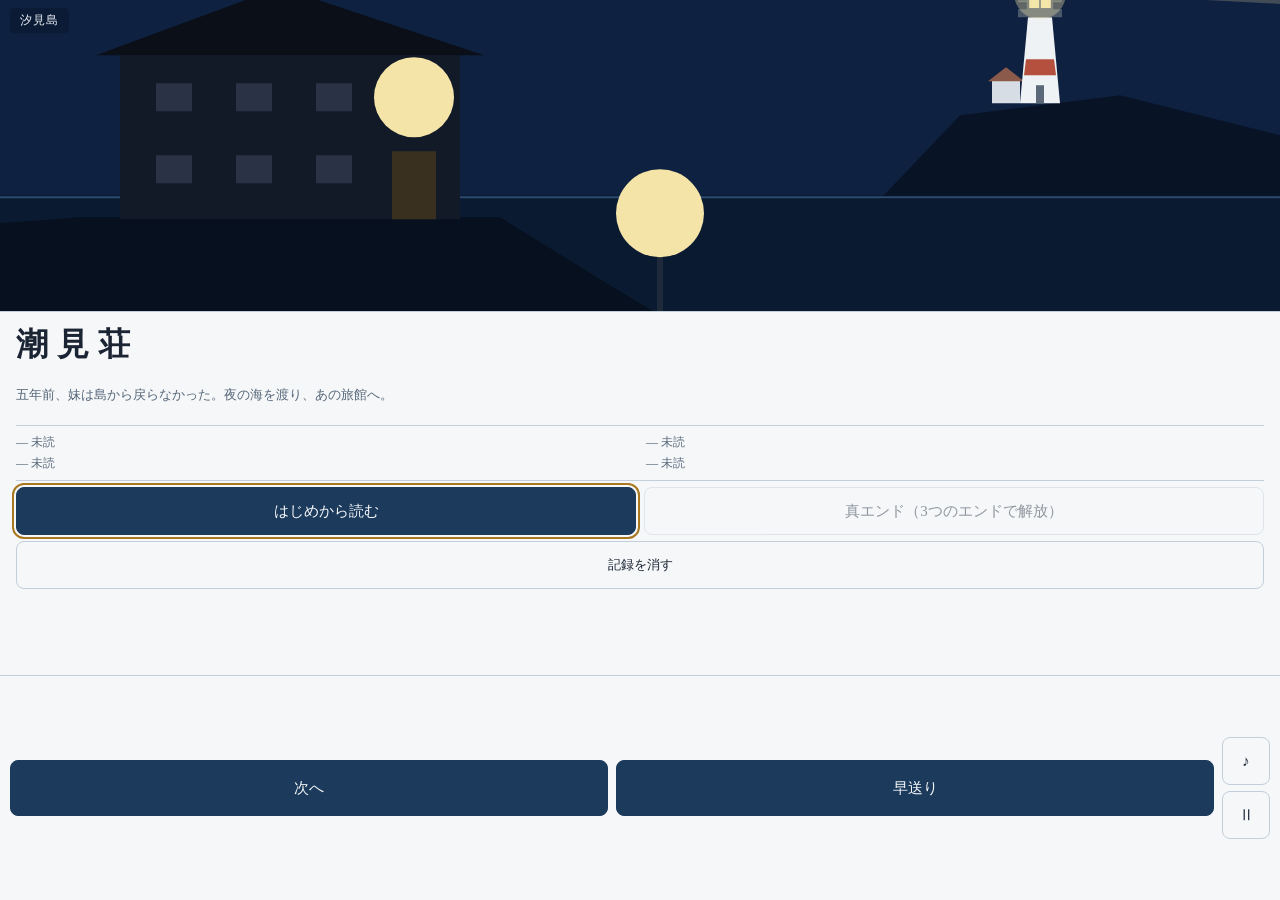
==== index.html @ 63c81aa1 "add 247-shiomiso" ====
<!DOCTYPE html>
<html lang="ja">
<head>
<meta charset="UTF-8">
<meta name="viewport" content="width=device-width,initial-scale=1,maximum-scale=1,minimum-scale=1,user-scalable=no,viewport-fit=cover">
<meta name="apple-mobile-web-app-capable" content="yes">
<meta name="mobile-web-app-capable" content="yes">
<meta name="apple-mobile-web-app-status-bar-style" content="black-translucent">
<meta name="theme-color" content="#0C1A2C">
<meta name="description" content="五年前、妹は島から戻らなかった。夜の海を渡り、潮見荘へ。">
<title>247｜潮見荘</title>
<link rel="stylesheet" href="style.css">
</head>
<body>
<div id="game-shell">
  <footer id="control-deck" aria-label="操作盤">
    <button type="button" class="game-btn" id="btnNext" aria-label="次へ">次へ</button>
    <button type="button" class="game-btn" id="btnDash" aria-label="早送り">早送り</button>
    <div class="sys">
      <button type="button" class="game-btn" id="btnMute" aria-label="音の切り替え">♪</button>
      <button type="button" class="game-btn" id="btnPause" aria-label="一時停止">Ⅱ</button>
    </div>
  </footer>
  <div id="game-stage">
    <div id="screen-wrap">
      <canvas id="bg" aria-hidden="true"></canvas>
      <div class="scene" id="scene" aria-hidden="true">
    <svg viewBox="0 0 640 400" preserveAspectRatio="xMidYMid slice">
      <rect id="sky" width="640" height="220" fill="#0F2140"/>
      <g id="stars" fill="#E8EEF4"><circle cx="60" cy="40" r="1.2"/><circle cx="140" cy="80" r="1"/><circle cx="230" cy="30" r="1.4"/><circle cx="330" cy="70" r="1"/><circle cx="410" cy="36" r="1.2"/><circle cx="600" cy="60" r="1"/><circle cx="470" cy="90" r=".9"/><circle cx="20" cy="120" r="1"/></g>
      <rect id="sea" y="220" width="640" height="180" fill="#0A1A30"/>
      <g id="lh">
      <polygon class="road" id="road" points="512,222 528,222 470,400 400,400" fill="#F4E4A8"/>
      <g id="beamg"><polygon class="beam" points="520,118 900,98 900,138" fill="#F4E4A8" opacity=".22"/></g>
      <path id="cape" d="M440 222 L480 180 L560 170 L640 190 L640 222 Z" fill="#081426"/>
      <g id="tower">
        <rect x="496" y="162" width="14" height="12" fill="#D6DDE4"/>
        <polygon points="494,163 503,156 512,163" fill="#8C5A4A"/>
        <polygon points="510,174 530,174 526,131 514,131" fill="#EEF2F5"/>
        <polygon points="512,160 528,160 527,152 513,152" fill="#B5503E"/>
        <rect x="518" y="165" width="4" height="9" fill="#5A6878"/>
        <rect x="509" y="127" width="22" height="4" fill="#4A5868"/>
        <line x1="509" y1="123" x2="531" y2="123" stroke="#4A5868" stroke-width="1"/>
        <rect id="lantern" x="514" y="112" width="12" height="15" fill="#F4E4A8" stroke="#4A5868" stroke-width="1.2"/>
        <line x1="520" y1="112" x2="520" y2="127" stroke="#4A5868" stroke-width=".8"/>
        <path d="M512 112 Q520 101 528 112 Z" fill="#B5503E"/>
        <circle cx="520" cy="103" r="1.6" fill="#4A5868"/>
      </g>
      <circle id="lamp" cx="520" cy="119" r="13" fill="#F4E4A8" opacity=".35"/>
      </g>
      <line x1="0" y1="221" x2="640" y2="221" stroke="#2B4A70" stroke-width="1"/>

      <g id="town" class="art">
        <polygon points="0,222 0,188 40,188 40,174 72,174 72,194 110,194 110,168 150,168 150,186 200,186 200,176 240,176 240,198 290,198 290,182 330,182 330,196 380,196 380,206 440,206 456,222" fill="#1C2A3A"/>
        <g fill="#F4E4A8"><rect x="50" y="180" width="6" height="5"/><rect x="122" y="176" width="6" height="5"/><rect x="210" y="184" width="6" height="5"/><rect x="300" y="188" width="6" height="5"/><rect x="350" y="200" width="6" height="4"/></g>
        <rect x="118" y="196" width="46" height="12" fill="#B98A3A"/><rect x="250" y="204" width="34" height="10" fill="#6E8FA8"/>
      </g>
      <g id="inn" class="art">
        <path d="M0 400 L0 234 L40 231 L250 231 L300 262 L370 304 L460 400 Z" fill="#06101E"/>
        <rect x="60" y="150" width="170" height="82" fill="#121A28"/>
        <polygon points="48,150 140,116 242,150" fill="#0A0F18"/>
        <g fill="#2A3346"><rect x="78" y="164" width="18" height="14"/><rect x="118" y="164" width="18" height="14"/><rect x="158" y="164" width="18" height="14"/><rect x="198" y="164" width="18" height="14"/><rect x="78" y="200" width="18" height="14"/><rect x="118" y="200" width="18" height="14"/><rect x="158" y="200" width="18" height="14"/></g>
        <rect x="196" y="198" width="22" height="34" fill="#3A3020"/>
        <line x1="330" y1="232" x2="330" y2="283" stroke="#1E2A3A" stroke-width="3"/>
        <rect x="325" y="281" width="10" height="4" fill="#1E2A3A"/>
        <circle cx="330" cy="229" r="4" fill="#F4E4A8"/><circle class="flick" cx="330" cy="229" r="22" fill="#F4E4A8"/>
      </g>
      <g id="upwin" class="art"><rect x="198" y="164" width="18" height="14" fill="#F4E4A8"/><circle class="flick" cx="207" cy="171" r="20" fill="#F4E4A8"/></g>
      <g id="ferry" class="art"><g class="bob">
        <path d="M190 262 L390 262 L372 284 L206 284 Z" fill="#06101E"/>
        <rect x="232" y="240" width="110" height="22" fill="#0B1728"/><rect x="300" y="226" width="6" height="14" fill="#0B1728"/>
        <g fill="#F4E4A8"><rect x="244" y="246" width="12" height="8"/><rect x="266" y="246" width="12" height="8"/><rect x="288" y="246" width="12" height="8" opacity=".4"/><rect x="310" y="246" width="12" height="8"/></g>
      </g></g>
      <g id="fisher" class="art"><g class="bob">
        <path d="M300 270 L420 270 L408 284 L312 284 Z" fill="#06101E"/>
        <line x1="350" y1="270" x2="350" y2="218" stroke="#06101E" stroke-width="2"/>
        <rect x="370" y="256" width="24" height="14" fill="#06101E"/><circle cx="398" cy="250" r="2.5" fill="#F4E4A8"/>
      </g></g>
      <g id="cliff" class="art">
        <path d="M0 400 L0 320 L150 300 L330 285 L470 300 L640 315 L640 400 Z" fill="#050C18"/>
        <polygon points="506,302 534,302 529,126 511,126" fill="#C9D3DD"/>
        <rect x="509" y="108" width="22" height="18" fill="#F4E4A8"/>
        <polygon points="505,108 520,95 535,108" fill="#6B7888"/>
        <polygon points="40,330 70,318 96,332" fill="#0B1526"/><polygon points="160,314 186,304 204,316" fill="#0B1526"/>
      </g>
      <g id="shed" class="art">
        <rect x="380" y="262" width="70" height="36" fill="#0B1526"/>
        <polygon points="374,262 415,248 456,262" fill="#07101C"/>
        <rect x="404" y="273" width="18" height="25" fill="#13213A"/>
        <rect x="407" y="278" width="12" height="8" fill="#EDE5D0"/>
      </g>
      <g id="pier" class="art">
        <polygon points="240,400 400,400 338,230 302,230" fill="#3A4A5C"/>
        <g stroke="#2A3746" stroke-width="1.5"><line x1="290" y1="270" x2="350" y2="270"/><line x1="276" y1="310" x2="364" y2="310"/><line x1="260" y1="355" x2="380" y2="355"/></g>
        <line x1="268" y1="332" x2="268" y2="212" stroke="#1A2533" stroke-width="3"/>
        <rect x="263" y="330" width="10" height="5" fill="#1A2533"/>
        <line x1="268" y1="214" x2="276" y2="214" stroke="#1A2533" stroke-width="2"/>
        <circle cx="277" cy="217" r="4" fill="#F4E4A8"/>
      </g>
      <g id="woman" class="art">
        <circle cx="318" cy="262" r="7" fill="#0B1420"/>
        <polygon points="307,271 329,271 336,318 300,318" fill="#0B1420"/>
      </g>
      <g id="flash" class="art">
        <polygon points="334,292 430,276 430,308" fill="#F4E4A8" opacity=".35"/>
        <circle cx="334" cy="292" r="3.5" fill="#F4E4A8"/>
      </g>
      <g id="walls" class="art">
        <path fill-rule="evenodd" d="M0 0 H640 V400 H0 Z M300 50 H580 V290 H300 Z" fill="#161624"/>
        <rect x="300" y="50" width="280" height="240" fill="none" stroke="#3A3A52" stroke-width="6"/>
        <line x1="440" y1="50" x2="440" y2="290" stroke="#3A3A52" stroke-width="4"/>
        <rect x="288" y="290" width="304" height="10" fill="#2A2A3C"/>
      </g>
      <g id="easel" class="art">
        <g stroke="#4A4A62" stroke-width="4"><line x1="92" y1="370" x2="132" y2="170"/><line x1="172" y1="370" x2="132" y2="170"/><line x1="132" y1="210" x2="132" y2="380"/></g>
        <rect x="78" y="178" width="112" height="82" fill="#0E1C33" stroke="#4A4A62" stroke-width="3"/>
        <line x1="80" y1="206" x2="188" y2="206" stroke="#2B4A70"/>
        <polygon points="150,206 154,206 132,258 120,258" fill="#F4E4A8" opacity=".85"/>
      </g>
      <g id="curtain" class="art" fill="#3A2E44"><rect x="276" y="40" width="30" height="262"/><rect x="574" y="40" width="30" height="262"/></g>
      <g id="sillflash" class="art">
        <rect x="330" y="276" width="38" height="13" rx="3" fill="#8A94A0"/>
        <circle class="flick" cx="370" cy="282" r="34" fill="#F4E4A8"/>
        <polygon points="370,282 480,248 480,316" fill="#F4E4A8" opacity=".22"/>
      </g>
      <g id="letter" class="art"><g transform="rotate(-4 320 215)">
        <rect x="220" y="100" width="200" height="230" fill="#EDE5D0"/>
        <g stroke="#9A8B6E" stroke-width="1.5"><line x1="245" y1="140" x2="395" y2="140"/><line x1="245" y1="166" x2="395" y2="166"/><line x1="245" y1="192" x2="395" y2="192"/><line x1="245" y1="218" x2="395" y2="218"/><line x1="245" y1="244" x2="395" y2="244"/><line x1="245" y1="270" x2="340" y2="270"/><line x1="360" y1="300" x2="395" y2="300"/></g>
      </g></g>
      <g id="postcard" class="art"><g transform="rotate(3 320 200)">
        <rect x="200" y="110" width="240" height="160" fill="#EDE5D0"/>
        <rect x="212" y="122" width="216" height="136" fill="#0E1C33"/>
        <line x1="212" y1="178" x2="428" y2="178" stroke="#2B4A70"/>
        <polygon points="330,178 336,178 330,258 300,258" fill="#F4E4A8"/>
        <text x="410" y="250" font-size="14" fill="#EDE5D0" font-family="serif">H</text>
      </g></g>
      <g id="sun" class="art">
        <polygon points="462,224 478,224 540,400 400,400" fill="#F6D38A" opacity=".45"/>
        <path d="M440 222 A30 30 0 0 1 500 222 Z" fill="#F6D38A"/>
        <circle cx="470" cy="222" r="70" fill="#F6D38A" opacity=".18"/>
      </g>
      <g id="walker" class="art">
        <rect x="0" y="330" width="640" height="70" fill="#2E3E50"/>
        <line x1="0" y1="330" x2="640" y2="330" stroke="#4C5E72" stroke-width="2"/>
        <circle cx="382" cy="288" r="8" fill="#0B1420"/>
        <polygon points="372,297 392,297 398,344 366,344" fill="#0B1420"/>
        <rect x="393" y="312" width="12" height="16" rx="2" fill="#0B1420"/>
        <rect x="360" y="312" width="10" height="7" fill="#EDE5D0"/>
      </g>
      <g id="farlight" class="art">
        <polygon points="358,222 362,222 404,290 326,290" fill="#F4E4A8" opacity=".3"/>
        <circle class="flick" cx="360" cy="221" r="10" fill="#F4E4A8"/>
        <circle cx="360" cy="221" r="2.6" fill="#F4E4A8"/>
      </g>
      <g id="postcard2" class="art"><g transform="rotate(-8 490 276)">
        <rect x="470" y="260" width="42" height="30" fill="#EDE5D0"/>
        <rect x="473" y="263" width="36" height="24" fill="#0E1C33"/>
        <polygon points="490,272 492,272 489,287 482,287" fill="#F4E4A8"/>
      </g></g>
    </svg>
    <div class="place" id="place">潮見荘</div>
    <div class="endcard" id="endcard"></div>
  </div>
      <div class="box" id="box" aria-live="polite"></div>
    </div>
  </div>
</div>
<dialog id="pauseDlg" aria-labelledby="pauseTitle">
  <h2 id="pauseTitle">一時停止</h2>
  <div class="col">
    <button type="button" class="game-btn" id="btnResume">再開</button>
    <button type="button" class="game-btn" id="btnMuteDlg">音の切り替え</button>
    <button type="button" class="game-btn" id="btnQuit">タイトルへ</button>
  </div>
</dialog>
<script src="script.js"></script>
</body>
</html>
---- style.css ----
*, *::before, *::after {
  box-sizing: border-box;
  -webkit-tap-highlight-color: transparent;
  -webkit-touch-callout: none;
  -webkit-user-select: none;
  user-select: none;
  -webkit-user-drag: none;
}
::selection { background: transparent; color: inherit; }
:root {
  --bg: #0C1A2C; --panel: #132538; --ink: #E4EAF1; --muted: #93A6BA;
  --line: #2A4160; --lamp: #F0D68C; --btn: #F0D68C; --btn-ink: #10223A;
}
@media (prefers-color-scheme: light) {
  :root:not([data-theme="dark"]) {
    --bg: #E3E9EF; --panel: #F5F7F9; --ink: #1A2433; --muted: #566779;
    --line: #C3CEDA; --lamp: #A8771F; --btn: #1B3A5C; --btn-ink: #F5F7F9;
  }
}
:root[data-theme="light"] {
  --bg: #E3E9EF; --panel: #F5F7F9; --ink: #1A2433; --muted: #566779;
  --line: #C3CEDA; --lamp: #A8771F; --btn: #1B3A5C; --btn-ink: #F5F7F9;
}
html, body {
  margin: 0; padding: 0; width: 100%; height: 100%;
  overflow: hidden; overscroll-behavior: none; position: fixed;
  background: var(--bg); color: var(--ink);
  font-family: "Hiragino Mincho ProN", "Yu Mincho", serif;
  touch-action: manipulation;
}
@supports (height: 100dvh) { html, body { height: 100dvh; } }

#game-shell {
  position: fixed; inset: 0; width: 100%; height: 100%; height: 100dvh;
  display: flex; flex-direction: column; touch-action: none;
}
#game-stage { order: 1; }
#control-deck { order: 2; }
#game-stage { position: relative; flex: 0 0 75%; height: 75%; min-height: 0; }
#screen-wrap {
  position: absolute; inset: 0; overflow: hidden; display: flex; flex-direction: column;
  background: #0C1A2C;
}
#bg { position: absolute; inset: 0; width: 100%; height: 100%; display: block; touch-action: none; z-index: 0; pointer-events: none; }
.scene {
  position: relative; z-index: 1; flex: 1 1 46%; min-height: 0;
  width: 100%; overflow: hidden;
}
.scene svg { position: absolute; inset: 0; width: 100%; height: 100%; }
.place {
  position: absolute; left: 10px; top: max(8px, env(safe-area-inset-top));
  font-size: 12px; letter-spacing: .08em; color: #E8EEF4;
  background: rgba(10,22,40,.45); padding: 4px 10px; border-radius: 4px; z-index: 2;
}
.box {
  position: relative; z-index: 4; flex: 1 1 54%; min-height: 0;
  background: var(--panel); border-top: 1px solid var(--line);
  padding: 12px 16px 8px; display: flex; flex-direction: column; gap: 6px;
  overflow: auto; pointer-events: auto;
}
.speaker { font-size: 13px; color: var(--lamp); font-weight: 600; letter-spacing: .1em; min-height: 1.2em; }
.text { font-size: 15px; line-height: 1.8; flex: 1; cursor: pointer; white-space: pre-wrap; }
.text:focus { outline: none; }
.hint { font-size: 11px; color: var(--muted); text-align: right; }
.choices { display: flex; flex-direction: column; gap: 8px; }
.game-btn, button {
  font-family: inherit; font-size: 15px; cursor: pointer; border-radius: 8px;
  padding: 10px 14px; border: 1px solid var(--line); background: transparent; color: var(--ink);
  text-align: left; line-height: 1.4; min-height: 48px; min-width: 48px;
  touch-action: manipulation; transition: transform .08s ease, opacity .08s ease;
}
.game-btn:active, button:active, .game-btn.is-pressed { transform: scale(0.92); opacity: .88; }
button:focus-visible { outline: 2px solid var(--lamp); outline-offset: 2px; }
button.primary { background: var(--btn); color: var(--btn-ink); border-color: var(--btn); text-align: center; }
button:disabled { opacity: .45; cursor: not-allowed; }
.title { font-size: 32px; font-weight: 600; letter-spacing: .28em; line-height: 1.3; }
.sub { font-size: 13px; color: var(--muted); line-height: 1.7; }
.records { display: grid; grid-template-columns: 1fr 1fr; gap: 4px 12px; font-size: 12px; padding: 8px 0; border-top: 1px solid var(--line); border-bottom: 1px solid var(--line); }
.records span.on { color: var(--lamp); }
.records span.off { color: var(--muted); }
.endtitle { font-size: 18px; font-weight: 600; letter-spacing: .12em; }
.row { display: flex; gap: 8px; flex-wrap: wrap; }
.row button { flex: 1; min-width: 120px; text-align: center; }
.small { font-size: 13px; padding: 8px 12px; }

#lh { transform-box: view-box; transform-origin: 0 0; transition: transform 1.4s ease; }
.endcard {
  position: absolute; inset: 0; display: flex; flex-direction: column; align-items: center; justify-content: center;
  gap: 8px; text-align: center; padding: 20px; color: #F6EFDD;
  text-shadow: 0 1px 12px rgba(0,0,0,.55);
  background: radial-gradient(ellipse at center, rgba(4,10,22,.42), rgba(4,10,22,0) 70%);
  opacity: 0; transition: opacity 1.8s ease; pointer-events: none; z-index: 3;
}
.endcard.show { opacity: 1; }
.endcard .en { font-size: 14px; letter-spacing: .3em; }
.endcard .es { font-size: 22px; font-weight: 600; letter-spacing: .14em; line-height: 1.4; }
.endcard .el { font-size: 14px; letter-spacing: .12em; margin-top: 6px; }
.art { opacity: 0; transition: opacity .9s ease; }
.art.show { opacity: 1; }
.bob { animation: bob 3.2s ease-in-out infinite; }
@keyframes bob { 0%,100%{transform:translateY(0)} 50%{transform:translateY(3px)} }
.flick { animation: flick 2.4s ease-in-out infinite; }
@keyframes flick { 0%,100%{opacity:.18} 50%{opacity:.32} }
.beam { transform-origin: 520px 118px; animation: sweep 6s linear infinite; }
.road { animation: road 6s linear infinite; opacity: 0; }
@keyframes sweep { 0%{transform:rotate(-70deg)} 100%{transform:rotate(290deg)} }
@keyframes road { 0%,32%{opacity:0} 40%{opacity:.85} 52%{opacity:0} 100%{opacity:0} }
@media (prefers-reduced-motion: reduce) {
  .beam { animation: none; transform: rotate(95deg); }
  .road { animation: none; opacity: .5; }
  .endcard { transition: none; }
  #lh { transition: none; }
  .art { transition: none; }
  .bob, .flick { animation: none; }
}

#control-deck {
  flex: 0 0 25%; height: 25%; min-height: 0;
  display: flex; align-items: center; justify-content: space-between; gap: 8px;
  padding: 8px max(10px, env(safe-area-inset-right, 10px))
          max(8px, env(safe-area-inset-bottom, 8px))
          max(10px, env(safe-area-inset-left, 10px));
  background: var(--panel); border-top: 1px solid var(--line);
  z-index: 8; touch-action: none; overflow: hidden;
}
#control-deck .game-btn {
  flex: 1; text-align: center; background: var(--btn); color: var(--btn-ink); border-color: var(--btn); min-height: 56px;
}
#control-deck .sys { display: flex; flex-direction: column; gap: 6px; flex: none; }
#control-deck .sys .game-btn { min-width: 48px; min-height: 48px; flex: none; background: transparent; color: var(--ink); border-color: var(--line); }

#pauseDlg {
  border: 0; border-radius: 14px; background: var(--panel); color: var(--ink);
  padding: 22px 20px; max-width: 320px; width: calc(100% - 40px);
}
#pauseDlg::backdrop { background: rgba(8,16,28,.75); }
#pauseDlg h2 { margin: 0 0 14px; text-align: center; color: var(--lamp); }
#pauseDlg .col { display: flex; flex-direction: column; gap: 10px; }
#pauseDlg .game-btn { width: 100%; text-align: center; }
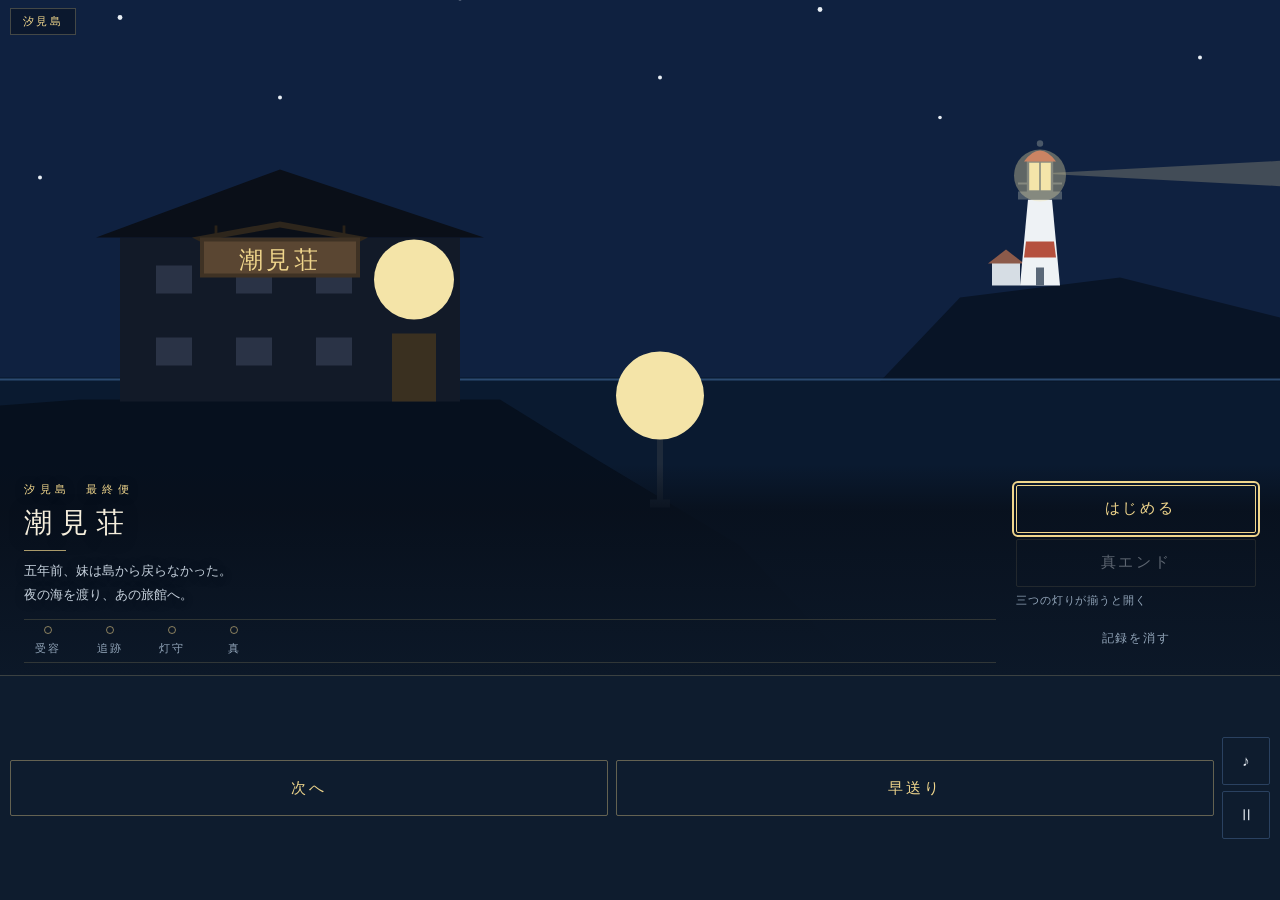
==== commit df55df13: "update 247-shiomiso 2026-09-19 21:13" ====
--- a/index.html
+++ b/index.html
@@ -1,5 +1,5 @@
 <!DOCTYPE html>
-<html lang="ja">
+<html lang="ja" data-theme="dark">
 <head>
 <meta charset="UTF-8">
 <meta name="viewport" content="width=device-width,initial-scale=1,maximum-scale=1,minimum-scale=1,user-scalable=no,viewport-fit=cover">
@@ -10,6 +10,11 @@
 <meta name="description" content="五年前、妹は島から戻らなかった。夜の海を渡り、潮見荘へ。">
 <title>247｜潮見荘</title>
 <link rel="stylesheet" href="style.css">
+    <meta property="og:title" content="247｜潮見荘">
+    <meta property="og:description" content="スマホ・PCのブラウザで遊べる無料ゲームです。インストール不要！">
+    <meta property="og:url" content="https://titan11111.github.io/247-shiomiso/">
+    <meta property="og:type" content="website">
+    <meta name="twitter:card" content="summary">
 </head>
 <body>
 <div id="game-shell">
@@ -64,6 +69,14 @@
         <line x1="330" y1="232" x2="330" y2="283" stroke="#1E2A3A" stroke-width="3"/>
         <rect x="325" y="281" width="10" height="4" fill="#1E2A3A"/>
         <circle cx="330" cy="229" r="4" fill="#F4E4A8"/><circle class="flick" cx="330" cy="229" r="22" fill="#F4E4A8"/>
+        <g id="inn-sign" aria-hidden="true">
+          <line x1="108" y1="144" x2="108" y2="150" stroke="#2A2218" stroke-width="1.4"/>
+          <line x1="172" y1="144" x2="172" y2="150" stroke="#2A2218" stroke-width="1.4"/>
+          <polygon points="96,150 140,142 184,150 180,152 140,145 100,152" fill="#2E261C"/>
+          <rect x="100" y="150" width="80" height="20" fill="#3F3224"/>
+          <rect x="102" y="152" width="76" height="16" fill="#5A4632"/>
+          <text x="140" y="165" text-anchor="middle" font-size="12" font-family="Hiragino Mincho ProN, Yu Mincho, YuMincho, serif" fill="#F0D68C" letter-spacing="1.8">潮見荘</text>
+        </g>
       </g>
       <g id="upwin" class="art"><rect x="198" y="164" width="18" height="14" fill="#F4E4A8"/><circle class="flick" cx="207" cy="171" r="20" fill="#F4E4A8"/></g>
       <g id="ferry" class="art"><g class="bob">
@@ -88,6 +101,27 @@
         <polygon points="374,262 415,248 456,262" fill="#07101C"/>
         <rect x="404" y="273" width="18" height="25" fill="#13213A"/>
         <rect x="407" y="278" width="12" height="8" fill="#EDE5D0"/>
+      </g>
+      <g id="sheddoor" class="art">
+        <rect width="640" height="400" fill="#070E18"/>
+        <rect x="150" y="48" width="340" height="352" fill="#101826"/>
+        <polygon points="136,52 320,10 504,52" fill="#0A1018"/>
+        <rect x="236" y="88" width="168" height="292" fill="#1C2738"/>
+        <rect x="246" y="98" width="148" height="272" fill="#141C2A"/>
+        <line x1="320" y1="98" x2="320" y2="370" stroke="#0C121C" stroke-width="3"/>
+        <rect x="246" y="98" width="148" height="10" fill="#0E1622"/>
+        <circle cx="372" cy="248" r="5" fill="#8A94A0"/>
+        <circle cx="372" cy="248" r="2" fill="#3A4048"/>
+      </g>
+      <g id="doorcard" class="art">
+        <g transform="rotate(-7 318 210)">
+          <rect x="282" y="176" width="78" height="54" fill="#EDE5D0"/>
+          <rect x="287" y="181" width="68" height="44" fill="#0E1C33"/>
+          <line x1="287" y1="199" x2="355" y2="199" stroke="#2B4A70"/>
+          <polygon points="322,199 325,199 321,221 308,221" fill="#F4E4A8"/>
+        </g>
+        <circle cx="318" cy="174" r="4" fill="#C5CAD0"/>
+        <circle cx="318" cy="174" r="1.6" fill="#4A5058"/>
       </g>
       <g id="pier" class="art">
         <polygon points="240,400 400,400 338,230 302,230" fill="#3A4A5C"/>
@@ -105,6 +139,10 @@
         <polygon points="334,292 430,276 430,308" fill="#F4E4A8" opacity=".35"/>
         <circle cx="334" cy="292" r="3.5" fill="#F4E4A8"/>
       </g>
+      <g id="torch" class="art">
+        <rect x="328" y="286" width="16" height="6" rx="1.5" fill="#4A5560" stroke="#C9D0D6" stroke-width="1"/>
+        <circle cx="345" cy="289" r="2.6" fill="#8A94A0"/>
+      </g>
       <g id="walls" class="art">
         <path fill-rule="evenodd" d="M0 0 H640 V400 H0 Z M300 50 H580 V290 H300 Z" fill="#161624"/>
         <rect x="300" y="50" width="280" height="240" fill="none" stroke="#3A3A52" stroke-width="6"/>
@@ -161,7 +199,7 @@
     <div class="place" id="place">潮見荘</div>
     <div class="endcard" id="endcard"></div>
   </div>
-      <div class="box" id="box" aria-live="polite"></div>
+      <div class="box" id="box" data-scrollable aria-live="polite"></div>
     </div>
   </div>
 </div>
--- a/style.css
+++ b/style.css
@@ -5,6 +5,7 @@
   -webkit-user-select: none;
   user-select: none;
   -webkit-user-drag: none;
+  touch-action: none;
 }
 ::selection { background: transparent; color: inherit; }
 :root {
@@ -49,36 +50,77 @@
 .scene svg { position: absolute; inset: 0; width: 100%; height: 100%; }
 .place {
   position: absolute; left: 10px; top: max(8px, env(safe-area-inset-top));
-  font-size: 12px; letter-spacing: .08em; color: #E8EEF4;
-  background: rgba(10,22,40,.45); padding: 4px 10px; border-radius: 4px; z-index: 2;
+  font-size: 11px; letter-spacing: .22em; color: #F0D68C;
+  background: rgba(8,16,28,.5); padding: 5px 12px; border-radius: 0; z-index: 2;
+  border: 1px solid rgba(240,214,140,.25);
 }
+.choices button { text-align: left; letter-spacing: .04em; }
 .box {
   position: relative; z-index: 4; flex: 1 1 54%; min-height: 0;
-  background: var(--panel); border-top: 1px solid var(--line);
+  background: var(--panel);
+  border-top: 1px solid rgba(240,214,140,.22);
   padding: 12px 16px 8px; display: flex; flex-direction: column; gap: 6px;
-  overflow: auto; pointer-events: auto;
+  overflow: auto; pointer-events: auto; touch-action: pan-y;
 }
+.box.is-title {
+  position: absolute; left: 0; right: 0; bottom: 0;
+  flex: none; width: 100%; height: auto; max-height: 62%;
+  justify-content: flex-end; align-items: center; text-align: center;
+  gap: 8px; padding: 20px 20px 12px;
+  background: linear-gradient(180deg, rgba(8,16,28,0) 0%, rgba(8,16,28,.88) 22%, #0C1828 100%);
+  border-top: 0; overflow: hidden;
+}
+#screen-wrap.is-title .scene { flex: 1 1 auto; }
 .speaker { font-size: 13px; color: var(--lamp); font-weight: 600; letter-spacing: .1em; min-height: 1.2em; }
 .text { font-size: 15px; line-height: 1.8; flex: 1; cursor: pointer; white-space: pre-wrap; }
 .text:focus { outline: none; }
-.hint { font-size: 11px; color: var(--muted); text-align: right; }
+.hint { font-size: 11px; color: var(--muted); text-align: right; letter-spacing: .08em; }
 .choices { display: flex; flex-direction: column; gap: 8px; }
 .game-btn, button {
-  font-family: inherit; font-size: 15px; cursor: pointer; border-radius: 8px;
-  padding: 10px 14px; border: 1px solid var(--line); background: transparent; color: var(--ink);
+  font-family: inherit; font-size: 15px; cursor: pointer; border-radius: 2px;
+  padding: 10px 14px; border: 1px solid rgba(240,214,140,.28); background: transparent; color: var(--ink);
   text-align: left; line-height: 1.4; min-height: 48px; min-width: 48px;
-  touch-action: manipulation; transition: transform .08s ease, opacity .08s ease;
+  touch-action: manipulation; transition: transform .08s ease, opacity .08s ease, background .08s ease, border-color .08s ease;
 }
-.game-btn:active, button:active, .game-btn.is-pressed { transform: scale(0.92); opacity: .88; }
+.game-btn:active, button:active, .game-btn.is-pressed { transform: scale(0.92); opacity: .88; background: rgba(240,214,140,.1); }
 button:focus-visible { outline: 2px solid var(--lamp); outline-offset: 2px; }
-button.primary { background: var(--btn); color: var(--btn-ink); border-color: var(--btn); text-align: center; }
-button:disabled { opacity: .45; cursor: not-allowed; }
-.title { font-size: 32px; font-weight: 600; letter-spacing: .28em; line-height: 1.3; }
-.sub { font-size: 13px; color: var(--muted); line-height: 1.7; }
-.records { display: grid; grid-template-columns: 1fr 1fr; gap: 4px 12px; font-size: 12px; padding: 8px 0; border-top: 1px solid var(--line); border-bottom: 1px solid var(--line); }
-.records span.on { color: var(--lamp); }
-.records span.off { color: var(--muted); }
-.endtitle { font-size: 18px; font-weight: 600; letter-spacing: .12em; }
+button.primary {
+  background: transparent; color: var(--lamp); border: 1px solid var(--lamp);
+  text-align: center; letter-spacing: .32em; padding-left: 22px;
+}
+button.primary:active, button.primary.is-pressed { background: rgba(240,214,140,.14); }
+button:disabled { opacity: .38; cursor: not-allowed; pointer-events: none; }
+.title-screen { width: 100%; max-width: 440px; display: flex; flex-direction: column; align-items: center; gap: 8px; }
+.title-copy { width: 100%; display: flex; flex-direction: column; align-items: center; gap: 8px; }
+.kicker { margin: 0; font-size: 11px; letter-spacing: .42em; color: var(--lamp); text-shadow: 0 1px 10px rgba(8,16,28,.85); }
+.title { font-size: 32px; font-weight: 500; letter-spacing: .28em; line-height: 1.25; text-indent: .28em; margin: 0; color: #F6EFDD; text-shadow: 0 2px 16px rgba(8,16,28,.9); }
+.title::after {
+  content: ""; display: block; width: 42px; height: 1px; margin: 10px auto 0;
+  background: var(--lamp); opacity: .7;
+}
+.sub { font-size: 13px; color: #C5D0DC; line-height: 1.85; margin: 0; max-width: 22em; text-shadow: 0 1px 10px rgba(8,16,28,.85); }
+.records {
+  display: flex; justify-content: center; gap: 18px; width: 100%;
+  margin: 4px 0 2px; padding: 10px 0; list-style: none;
+  border-top: 1px solid rgba(240,214,140,.16);
+  border-bottom: 1px solid rgba(240,214,140,.16);
+}
+.records li { display: flex; flex-direction: column; align-items: center; gap: 7px; min-width: 48px; }
+.records .lamp {
+  width: 8px; height: 8px; border-radius: 50%;
+  border: 1px solid rgba(240,214,140,.55); background: transparent;
+}
+.records .on .lamp { background: var(--lamp); box-shadow: 0 0 10px rgba(240,214,140,.7); border-color: var(--lamp); }
+.records .lab { font-size: 11px; letter-spacing: .18em; color: var(--muted); }
+.records .on .lab { color: var(--lamp); }
+.title-actions { width: 100%; display: flex; flex-direction: column; gap: 6px; }
+.title-actions button { width: 100%; text-align: center; letter-spacing: .18em; }
+button.ghost {
+  width: auto; min-width: 48px; border: 0; color: var(--muted);
+  letter-spacing: .14em; font-size: 12px; min-height: 48px; background: transparent;
+}
+.true-hint { margin: 0; font-size: 11px; color: var(--muted); letter-spacing: .08em; }
+.endtitle { font-size: 18px; font-weight: 500; letter-spacing: .18em; }
 .row { display: flex; gap: 8px; flex-wrap: wrap; }
 .row button { flex: 1; min-width: 120px; text-align: center; }
 .small { font-size: 13px; padding: 8px 12px; }
@@ -120,17 +162,35 @@
   padding: 8px max(10px, env(safe-area-inset-right, 10px))
           max(8px, env(safe-area-inset-bottom, 8px))
           max(10px, env(safe-area-inset-left, 10px));
-  background: var(--panel); border-top: 1px solid var(--line);
+  background: #0E1C2E; border-top: 1px solid rgba(240,214,140,.2);
   z-index: 8; touch-action: none; overflow: hidden;
 }
 #control-deck .game-btn {
-  flex: 1; text-align: center; background: var(--btn); color: var(--btn-ink); border-color: var(--btn); min-height: 56px;
+  flex: 1; text-align: center; background: transparent; color: var(--lamp);
+  border-color: rgba(240,214,140,.38); min-height: 56px; letter-spacing: .2em;
 }
 #control-deck .sys { display: flex; flex-direction: column; gap: 6px; flex: none; }
-#control-deck .sys .game-btn { min-width: 48px; min-height: 48px; flex: none; background: transparent; color: var(--ink); border-color: var(--line); }
+#control-deck .sys .game-btn { min-width: 48px; min-height: 48px; flex: none; color: var(--ink); border-color: var(--line); letter-spacing: 0; }
 
+@media (orientation: portrait) {
+  .box.is-title { max-height: 44%; padding-top: 8px; }
+  .box.is-title .kicker,
+  .box.is-title .title { display: none; }
+}
+@media (orientation: landscape) {
+  .box.is-title { max-height: 64%; padding: 18px 24px 10px; }
+  .title-screen {
+    max-width: none; flex-direction: row; align-items: center;
+    justify-content: space-between; text-align: left; gap: 20px;
+  }
+  .title-copy { align-items: flex-start; flex: 1; min-width: 0; }
+  .title { font-size: 28px; text-indent: 0; }
+  .title::after { margin-left: 0; margin-right: auto; }
+  .records { justify-content: flex-start; padding: 6px 0; gap: 14px; }
+  .title-actions { width: min(240px, 36%); flex-shrink: 0; }
+}
 #pauseDlg {
-  border: 0; border-radius: 14px; background: var(--panel); color: var(--ink);
+  border: 1px solid rgba(240,214,140,.28); border-radius: 2px; background: var(--panel); color: var(--ink);
   padding: 22px 20px; max-width: 320px; width: calc(100% - 40px);
 }
 #pauseDlg::backdrop { background: rgba(8,16,28,.75); }
